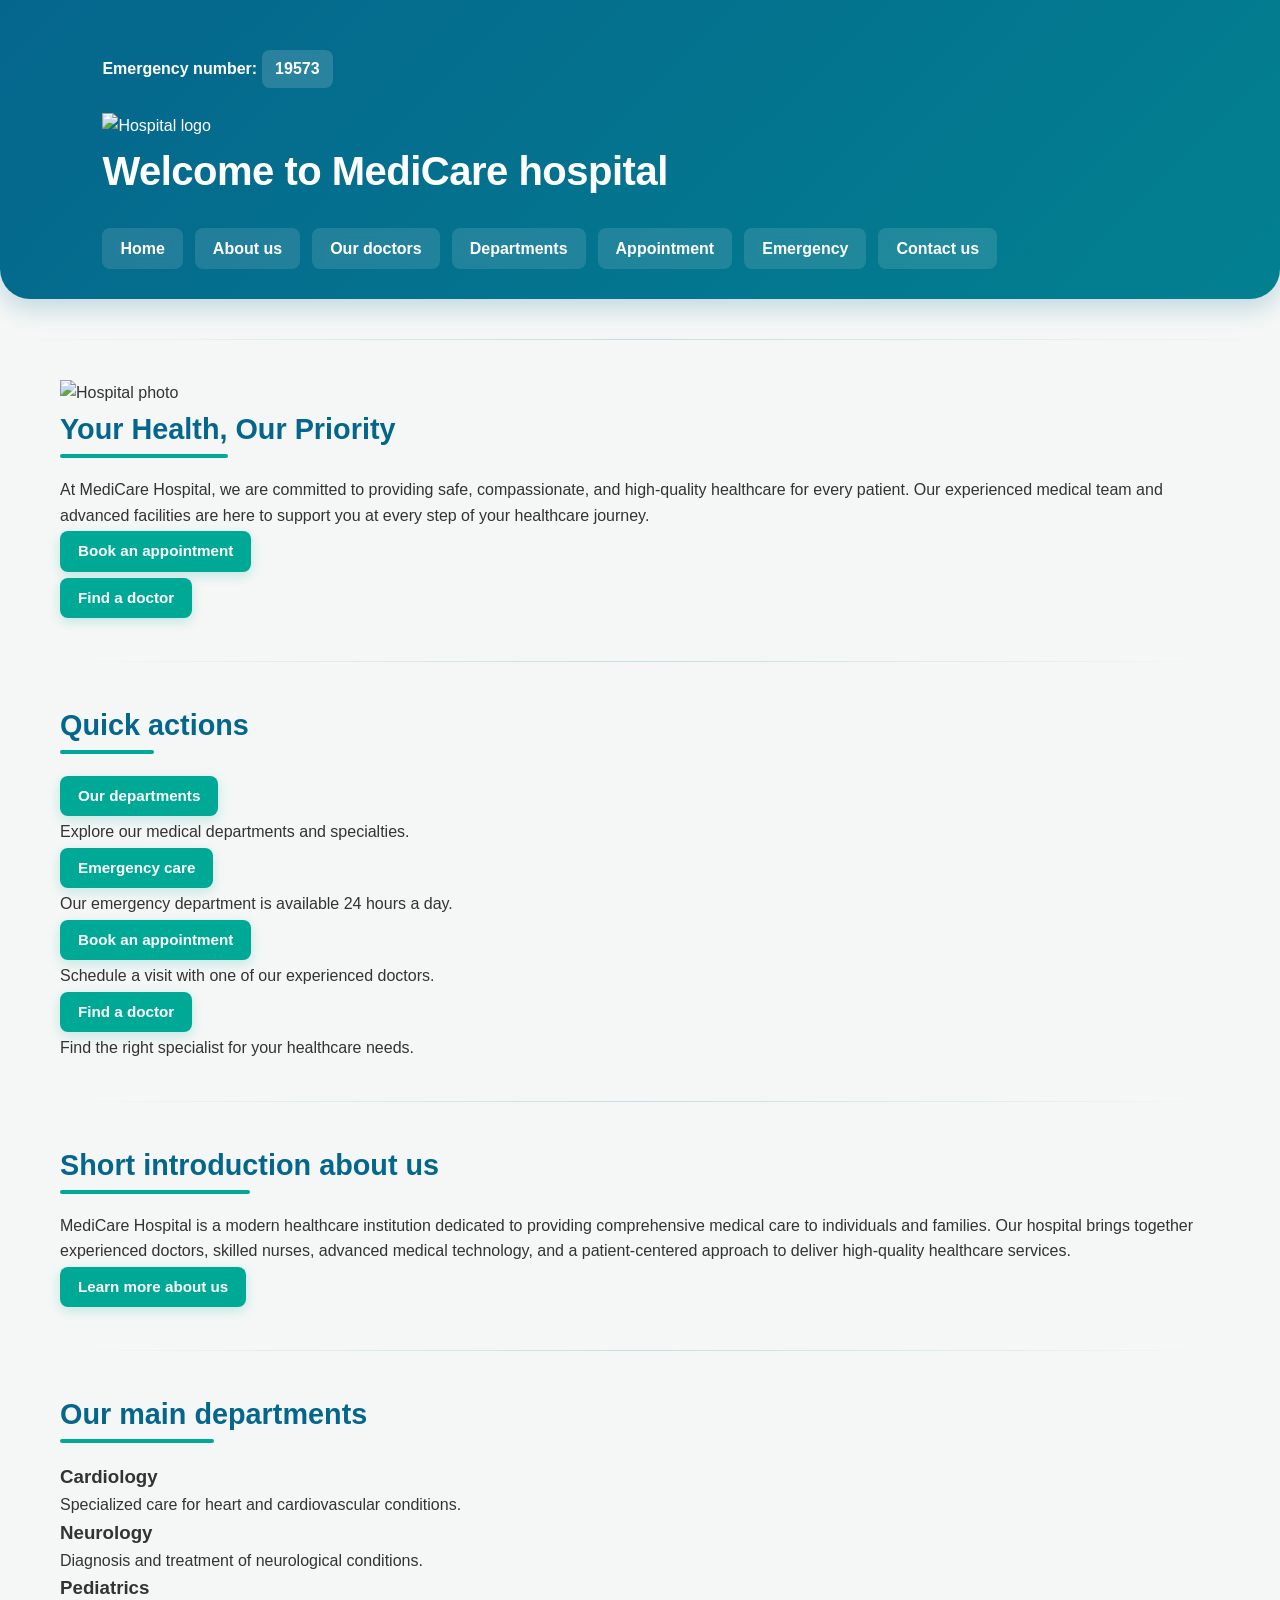
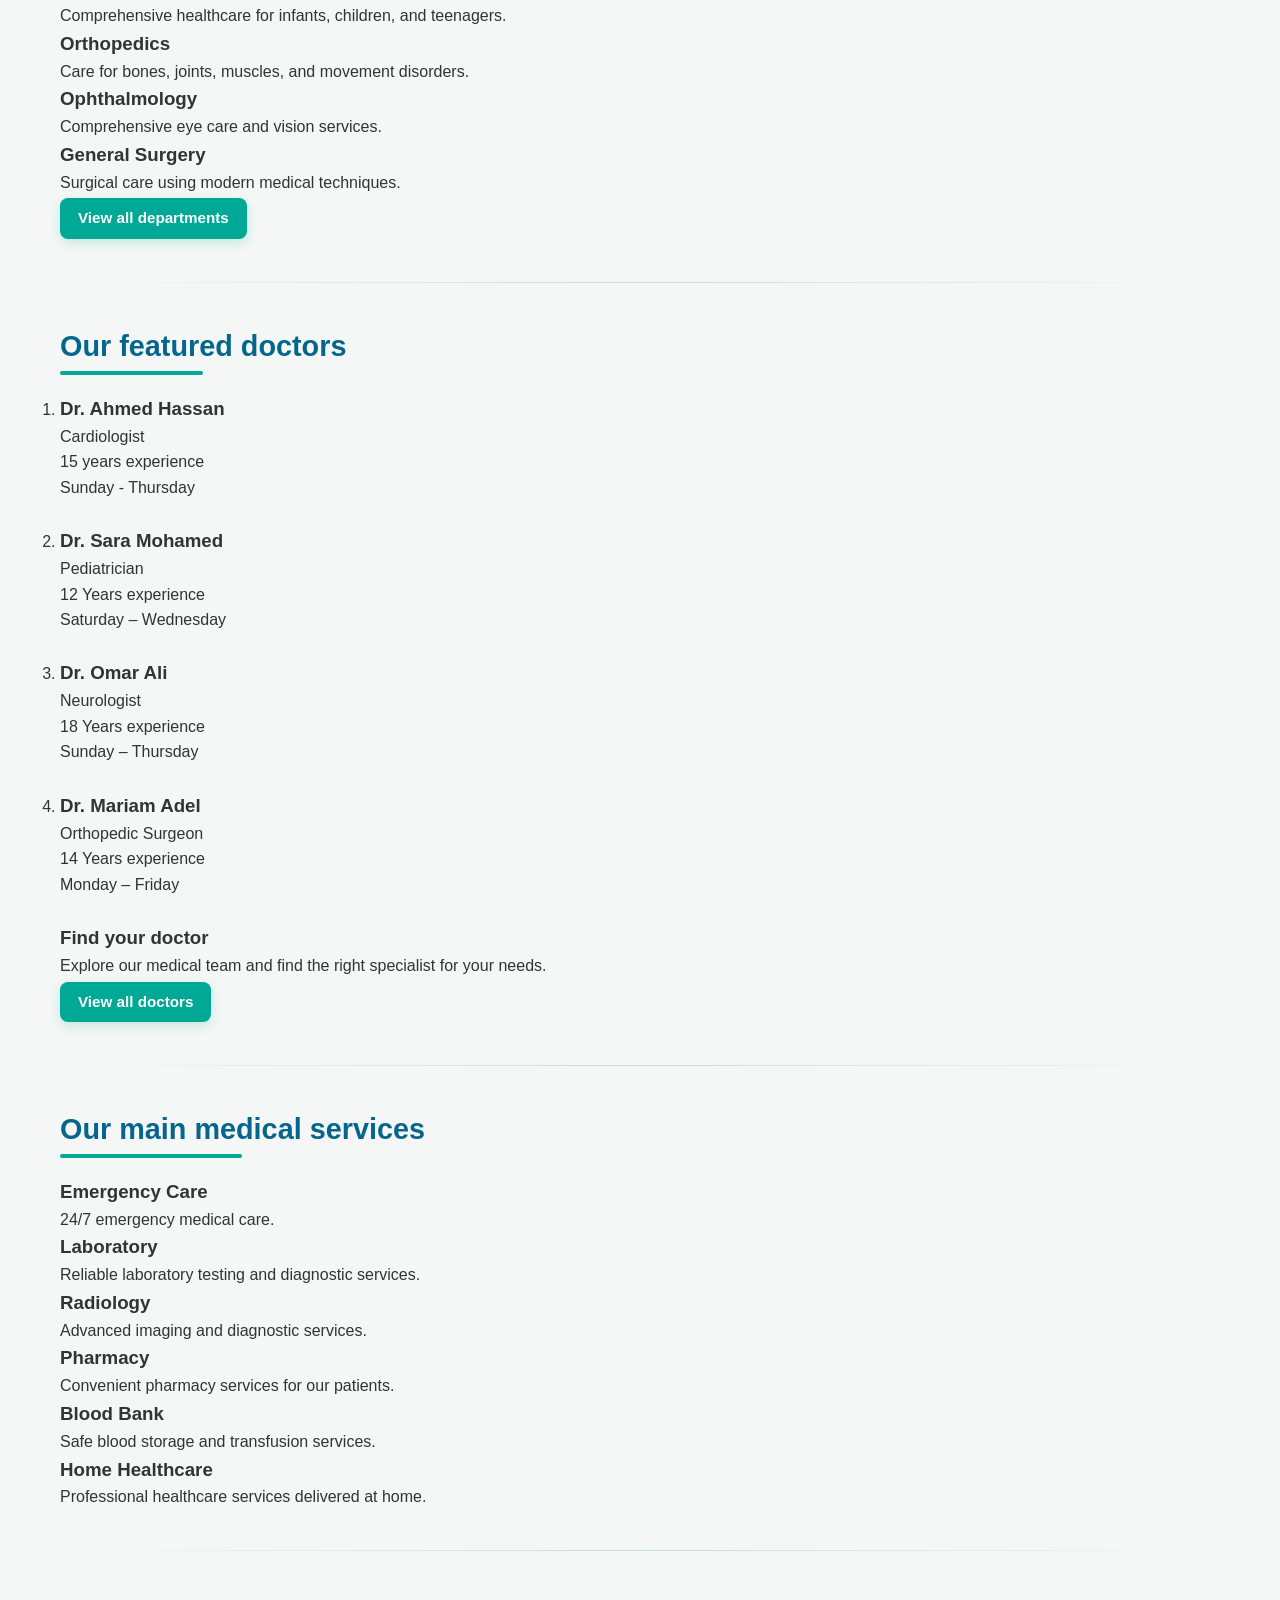
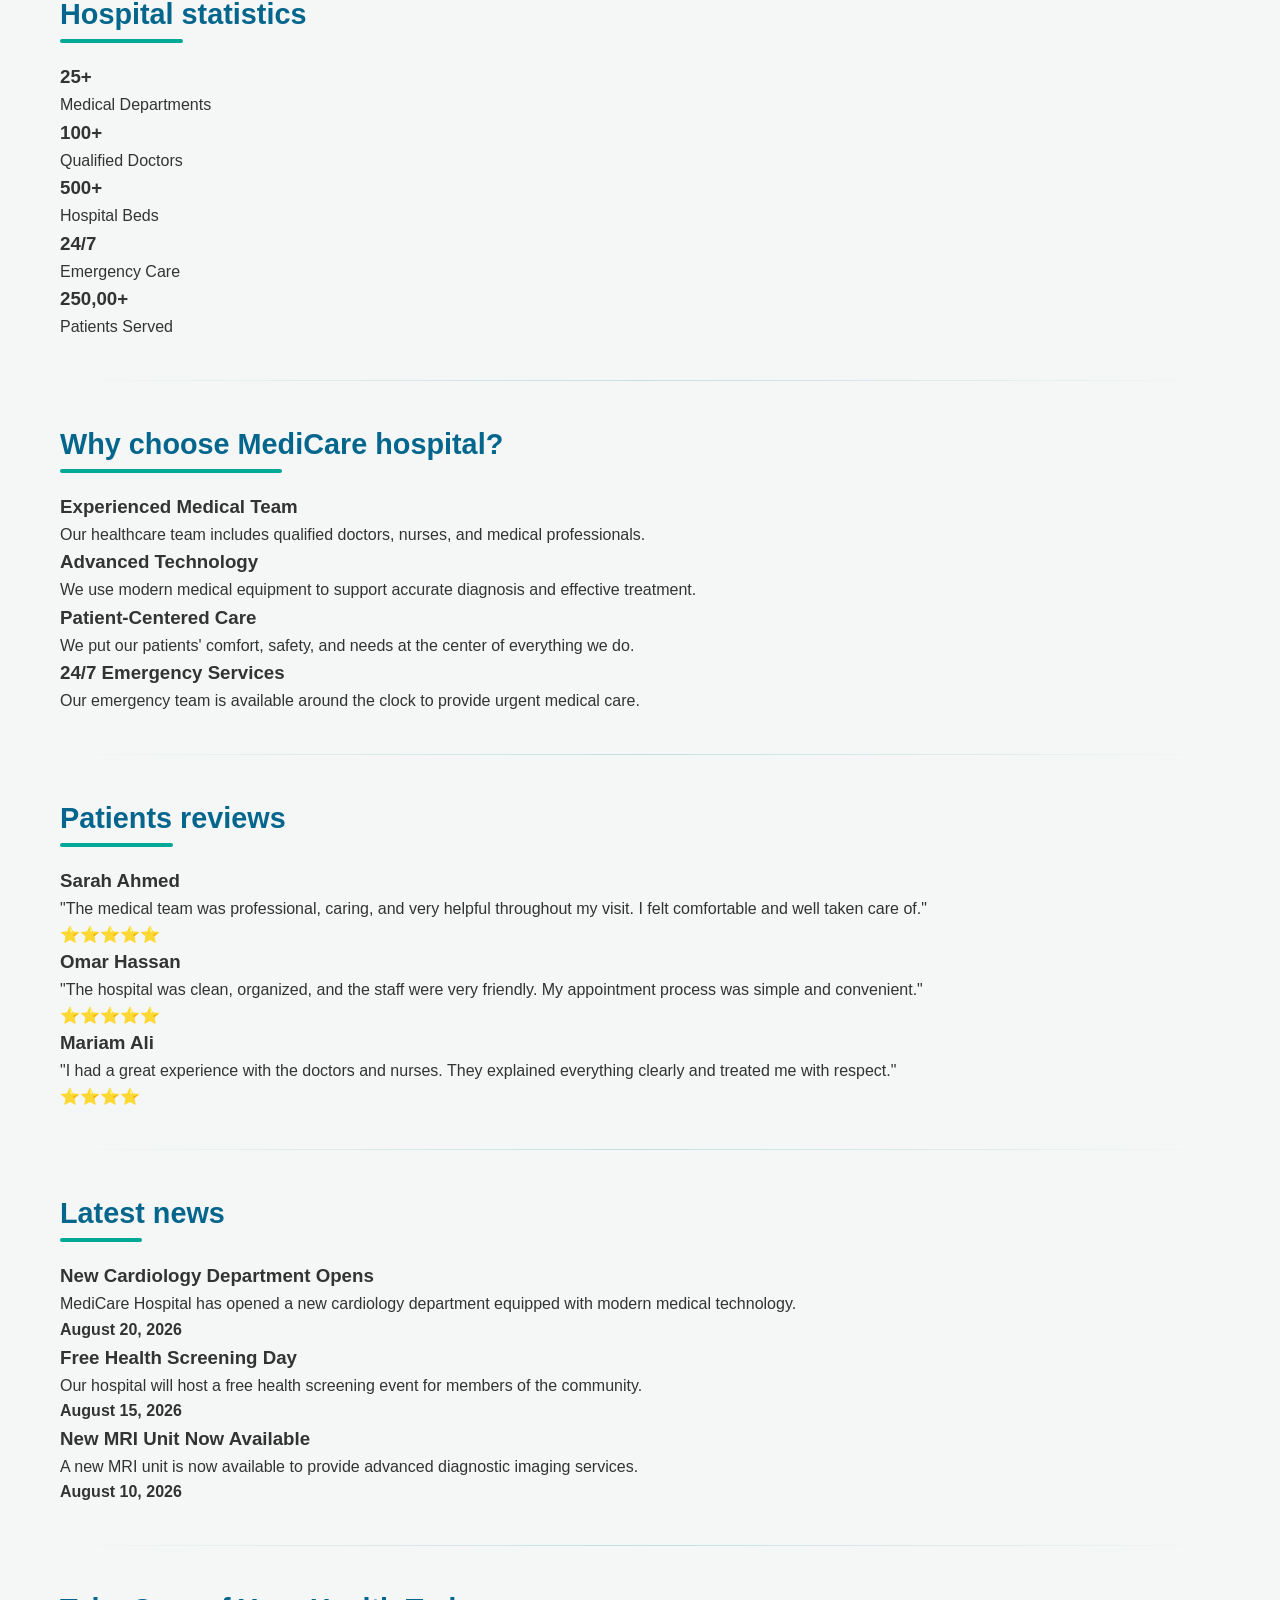
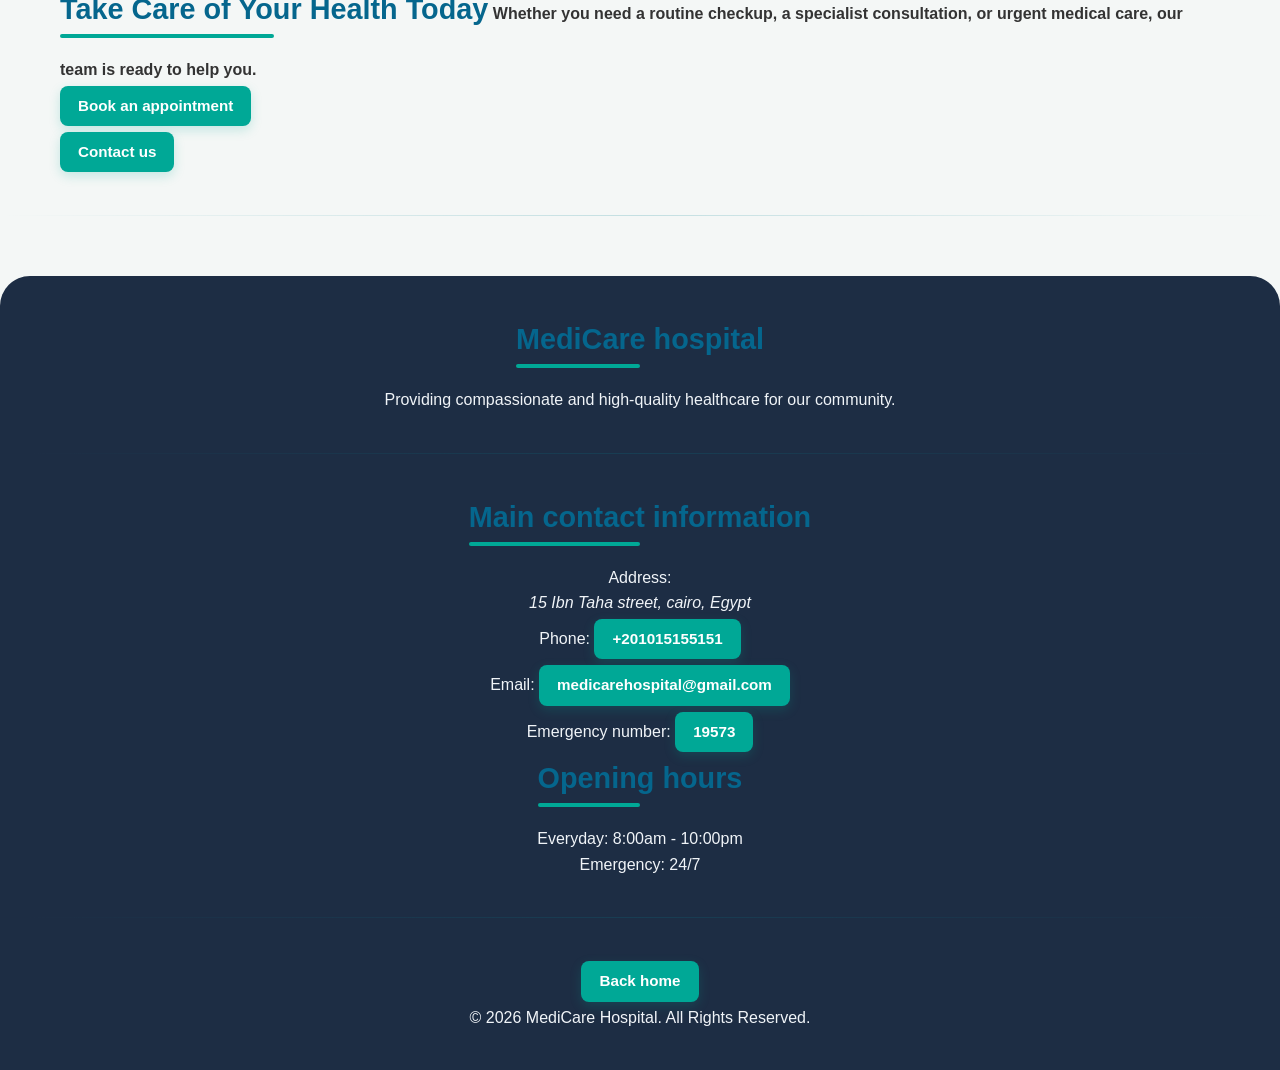
==== index.html @ 6caca46a "Add files via upload" ====
<!DOCTYPE html>
<html lang="en">
    <head>
        <meta charset="UTF-8">
        <meta name="description" content="Welcome to MediCare hospital enter to see more">
        <meta name="viewport" content="width=device-width, initial-scale=1.0">
        <title>MediCare hospital</title>
        <link rel="icon" href="img/logo-hospital.png">
        <link rel="stylesheet" href="main.css">
    </head>
    <body>
        <header class="index-header">
        <strong>Emergency number:</strong><a href="tel:19573">19573</a>
        
        <br><br>
        <figure>
            <img src="img/logo-hospital.png" alt="Hospital logo" loading="lazy" width="140">
            <figcaption><h1>Welcome to MediCare hospital</h1></figcaption>
        </figure>
        <nav>
            <ul>
                <li>
                    <a href="/">Home</a>
                </li>
                <li>
                    <a href="about.html">About us</a>
                </li>
                <li>
                    <a href="doctors.html">Our doctors</a>
                </li>
                <li>
                    <a href="departments.html">Departments</a>
                </li>
                <li>
                    <a href="appointments.html">Appointment</a>
                </li>
                <li>
                    <a href="emergency.html">Emergency</a>
                </li>
                <li>
                    <a href="#main-contact">Contact us</a>
                </li>
            </ul>
        </nav>
        </header>
        <hr>
        <main class="index-main">
            <section id="hero">
                <figure>
                    <img src="img/hospital-1.jpg" alt="Hospital photo" loading="lazy" width="250">
                    <figcaption><h2>Your Health, Our Priority</h2></figcaption>
                </figure>
                <p>At MediCare Hospital, we are committed to providing safe, compassionate, and high-quality healthcare for every patient. Our experienced medical team and advanced facilities are here to support you at every step of your healthcare journey.</p>
                <ul>
                    <li>
                        <a href="appointments.html">Book an appointment</a>
                    </li>
                    <li>
                        <a href="doctors.html">Find a doctor</a>
                    </li>
                </ul>
            </section>
            <hr>
            <section id="quick-actions">
                <h2>Quick actions</h2>
                <ul>
                    <li>
                        <div class="quick-action-art">
                            <a href="departments.html">Our departments</a>
                            <p>
                                Explore our medical departments and specialties.
                            </p>
                        </div>
                    </li>
                    <li>
                        <div class="quick-action-art">
                            <a href="emergency.html">Emergency care</a>
                            <p>
                                Our emergency department is available 24 hours a day.
                            </p>
                        </div>
                    </li>
                    <li>
                        <div class="quick-action-art">
                            <a href="appointments.html">Book an appointment</a>
                            <p>
                                Schedule a visit with one of our experienced doctors.
                            </p>
                        </div>
                    </li>
                    <li>
                        <div class="quick-action-art">
                            <a href="doctors.html">Find a doctor</a>
                            <p>
                                Find the right specialist for your healthcare needs.
                            </p>
                        </div>
                    </li>
                </ul>
            </section>
            <hr>
            <section id="introduction">
                <h2>Short introduction about us</h2>
                <p>MediCare Hospital is a modern healthcare institution dedicated to providing comprehensive medical care to individuals and families. Our hospital brings together experienced doctors, skilled nurses, advanced medical technology, and a patient-centered approach to deliver high-quality healthcare services.</p>
                <a href="about.html">Learn more about us</a>
            </section>
            <hr>
            <section id="main-departments">
                <h2>Our main departments</h2>
                <ul>
                    <li>
                        <div class="department-card">
                                <h3>Cardiology</h3>
                            <p>Specialized care for heart and cardiovascular conditions.</p>
                        </div>
                    </li>
                    <li>
                        <div class="department-card">
                            <h3>Neurology</h3>
                            <p>Diagnosis and treatment of neurological conditions.</p>
                        </div>
                    </li>
                    <li>
                        <div class="department-card">
                            <h3>Pediatrics</h3>
                            <p>Comprehensive healthcare for infants, children, and teenagers.</p>
                        </div>
                    </li>
                    <li>
                        <div class="department-card">
                            <h3>Orthopedics</h3>
                            <p>Care for bones, joints, muscles, and movement disorders.</p>
                        </div>
                    </li>
                    <li>
                        <div class="department-card">
                            <h3>Ophthalmology</h3>
                            <p>Comprehensive eye care and vision services.</p>
                        </div>
                    </li>
                    <li>
                        <div class="department-card">
                            <h3>General Surgery</h3>
                            <p>Surgical care using modern medical techniques.</p>
                        </div>
                    </li>
                </ul>
                <a href="departments.html">View all departments</a>
            </section>
            <hr>
            <section id="featured-doctors">
                <h2>Our featured doctors</h2>
                <ol>
                    <li>
                        <div class="main-doctors-card">
                            <h3>Dr. Ahmed Hassan</h3>
                            
                                <ul>
                                    <li>
                                        Cardiologist
                                    </li>
                                    <li>
                                        15 years experience
                                    </li>
                                    <li>
                                        Sunday - Thursday
                                    </li>
                                </ul>
                            <br>
                        </div>
                    </li>
                    <li>
                        <div class="main-doctors-card">
                            <h3>Dr. Sara Mohamed</h3>
                            
                                <ul>
                                    <li>
                                        Pediatrician
                                    </li>
                                    <li>
                                        12 Years experience
                                    </li>
                                    <li>
                                        Saturday – Wednesday
                                    </li>
                                </ul>
                            <br>
                        </div>
                    </li>
                    <li>
                        <div class="main-doctors-card">
                            <h3>Dr. Omar Ali</h3>
                            
                                <ul>
                                    <li>
                                        Neurologist
                                    </li>
                                    <li>
                                        18 Years experience
                                    </li>
                                    <li>
                                        Sunday – Thursday
                                    </li>
                                </ul>
                            <br>
                        </div>
                    </li>
                    <li>
                        <div class="main-doctors-card">
                            <h3>Dr. Mariam Adel</h3>
                            
                                <ul>
                                    <li>
                                        Orthopedic Surgeon
                                    </li>
                                    <li>
                                        14 Years experience
                                    </li>
                                    <li>
                                        Monday – Friday
                                    </li>
                                </ul>
                            <br>
                        </div>
                    </li>
                </ol>
                <div class="find-doctor">
                    <ul>
                        <li>
                            <h3>Find your doctor</h3>
                    
                            Explore our medical team and find the right specialist for your needs.
                            <br>  
                            <a href="doctors.html">View all doctors</a>                  
                        </li>
                    </ul>
                </div>
            </section>
            <hr>
            <section id="main-services">
                <h2>Our main medical services</h2>
                <ul>
                    <li>
                        <div class="main-services-card">
                            <h3>Emergency Care</h3>
                            <p>24/7 emergency medical care.</p>
                        </div>
                    </li>
                    <li>
                        <div class="main-services-card">
                            <h3>Laboratory</h3>
                            <p>Reliable laboratory testing and diagnostic services.</p>
                        </div>
                    </li>
                    <li>
                        <div class="main-services-card">
                            <h3>Radiology</h3>
                            <p>Advanced imaging and diagnostic services.</p>
                        </div>
                    </li>
                    <li>
                        <div class="main-services-card">
                            <h3>Pharmacy</h3>
                            <p>Convenient pharmacy services for our patients.</p>
                        </div>
                    </li>
                    <li>
                        <div class="main-services-card">
                            <h3>Blood Bank</h3>
                            <p>Safe blood storage and transfusion services.</p>
                        </div>
                    </li>
                    <li>
                        <div class="main-services-card">
                            <h3>Home Healthcare</h3>
                            <p>Professional healthcare services delivered at home.</p>
                        </div>
                    </li>
                </ul>
                
            </section>
            <hr>
            <section id="statistics">
                <h2>Hospital statistics</h2>
                <ul>
                    <li>
                        <div class="hospital-statistics-cards">
                            <h3>25+</h3>
                            <p>Medical Departments</p>
                        </div>
                    </li>
                    <li>
                        <div class="hospital-statistics-cards">
                            <h3>100+</h3>
                            <p>Qualified Doctors</p>
                        </div>
                    </li>
                    <li>
                        <div class="hospital-statistics-cards">
                            <h3>500+</h3>
                            <p>Hospital Beds</p>
                        </div>
                    </li>
                    <li>
                        <div class="hospital-statistics-cards">
                            <h3>24/7</h3>
                            <p>Emergency Care</p>
                        </div>
                    </li>
                    <li>
                        <div class="hospital-statistics-cards">
                            <h3>250,00+</h3>
                            <p>Patients Served</p>
                        </div>
                    </li>
                </ul>
            </section>
            <hr>
            <section id="why-us">
                <h2>Why choose MediCare hospital?</h2>
                <ul>
                    <li>
                        <div class="why-us-card">
                            <h3>Experienced Medical Team</h3>
                            <p>Our healthcare team includes qualified doctors, nurses, and medical professionals.</p>
                        </div>
                    </li>
                    <li>
                        <div class="why-us-card">
                            <h3>Advanced Technology</h3>
                            <p>We use modern medical equipment to support accurate diagnosis and effective treatment.</p>
                        </div>
                    </li>
                    <li>
                        <div class="why-us-card">
                            <h3>Patient-Centered Care</h3>
                            <p>We put our patients' comfort, safety, and needs at the center of everything we do.</p>
                        </div>
                    </li>
                    <li>
                        <div class="why-us-card">
                            <h3>24/7 Emergency Services</h3>
                            <p>Our emergency team is available around the clock to provide urgent medical care.</p>
                        </div>
                    </li>
                </ul>
            </section>
            <hr>
            <section id="reviews">
                <h2>Patients reviews</h2>
                <ul>
                    <li>
                        <article class="patient-review-card">
                            <h3>Sarah Ahmed</h3>
                            <p>"The medical team was professional, caring, and very helpful throughout my visit. I felt comfortable and well taken care of."</p>
                            <p>
                                ⭐⭐⭐⭐⭐
                            </p>
                        </article>
                    </li>
                    <li>
                        <article class="patient-review-card">
                            <h3>Omar Hassan</h3>
                            <p>"The hospital was clean, organized, and the staff were very friendly. My appointment process was simple and convenient."</p>
                            <p>
                                ⭐⭐⭐⭐⭐
                            </p>
                        </article>
                    </li>
                    <li>
                        <article class="patient-review-card">
                            <h3>Mariam Ali</h3>
                            <p>"I had a great experience with the doctors and nurses. They explained everything clearly and treated me with respect."</p>
                            <p>
                                ⭐⭐⭐⭐
                            </p>
                        </article>
                    </li>
                </ul>
            </section>
            <hr>
            <section id="latest-news">
                <h2>Latest news</h2>
                <ul>
                    <li>
                        <div class="latest-news-card">
                            <h3>
                                New Cardiology Department Opens
                            </h3>
                            <p>
                                MediCare Hospital has opened a new cardiology department equipped with modern medical technology.
                            </p>
                            <P>
                                <strong>
                                    August 20, 2026
                                </strong>
                            </P>
                        </div>
                    </li>
                    <li>
                        <div class="latest-news-card">
                            <h3>
                                Free Health Screening Day
                            </h3>
                            <p>
                                Our hospital will host a free health screening event for members of the community.
                            </p>
                            <p>
                                <strong>
                                    August 15, 2026
                                </strong>
                            </p>
                        </div>
                    </li>
                    <li>
                        <div class="latest-news-card">
                            <h3>
                                New MRI Unit Now Available
                            </h3>
                            <p>
                                A new MRI unit is now available to provide advanced diagnostic imaging services.
                            </p>
                            <p>
                                <strong>
                                    August 10, 2026
                                </strong>
                            </p>
                        </div>
                    </li>
                </ul>
            </section>
            <hr>
            <section id="call-to-action">
                <h2>Take Care of Your Health Today</h2>
                <strong>Whether you need a routine checkup, a specialist consultation, or urgent medical care, our team is ready to help you.</strong>
                <ul>
                    <li>
                        <a href="appointments.html">Book an appointment</a>
                    </li>
                    <li>
                        <a href="#main-contact">Contact us</a>
                    </li>
                </ul>   
            </section>
        </main>
        <hr>
        <footer class="index-footer">
            <section id="final-paragraph">
                <div class="final-paragraph-card">
                    <h2>MediCare hospital</h2>
                    <p>
                        Providing compassionate and high-quality healthcare for our community.
                    </p>
                </div>   
            </section>
            <hr>
            <section id="main-contact">
                    <h2>Main contact information</h2>
                    <div class="main-contact-card">
                        <ul>
                            <li>
                                Address: <address>15 Ibn Taha street, cairo, Egypt</address>
                            </li>
                            <li>
                                Phone: <a href="tel:+201015155151">+201015155151</a>
                            </li>
                            <li>
                                Email: <a href="mailto:medicarehospital@gmail.com">medicarehospital@gmail.com</a>
                            </li>
                            <li>
                                Emergency number: <a href="tel:19573">19573</a>
                            </li>
                        </ul>
                    </div>
            </section>
            <section id="opening-hours">
                <h2>Opening hours</h2>
                <ul>
                    <li>
                        Everyday: <time datetime="08:00">8:00am</time> - <time datetime="22:00">10:00pm</time>
                    </li>
                    <li>
                        Emergency: 24/7
                    </li>
                </ul>
            </section>
            <hr>
            <section id="ending">
                <h3><a href="#">Back home</a></h3>
                <p>&copy; 2026 MediCare Hospital. All Rights Reserved.</p>
            </section>
        </footer>
    </body>
 </html>
---- main.css ----
@import url('https://fonts.googleapis.com/css2?family=Poppins:wght@300;400;600;700&display=swap');

.index-header a[href^="tel:"] {
    display: inline-block;
    padding: 6px 13px;
    background-color: rgba(255, 255, 255, 0.15);
    color: #ffffff;
    text-decoration: none;
    border-radius: 8px;
    font-weight: bold;
    font-size: 16px;
    margin-left: 5px;
    transition: all 0.2s ease-in-out; 
}

.index-header a[href^="tel:"]:hover {
    background-color: #ffffff;
    color: #12879a;
    transform: translateY(-4px);
}

html {
    scroll-behavior: smooth;
}

:root {
    --primary-gradient: linear-gradient(135deg, #05668d 0%, #028090 100%);
    --accent-color: #00a896;
    --accent-hover: #02c39a;
    --bg-light: #f4f7f6;
    --text-dark: #2b2d42;
    --text-muted: #6c757d;
    --card-bg: rgba(255, 255, 255, 0.95);
    --shadow-soft: 0 10px 30px rgba(0, 0, 0, 0.08);
    --shadow-hover: 0 18px 40px rgba(2, 128, 144, 0.18);
    --radius-lg: 16px;
    --radius-sm: 8px;
    --transition-fast: all 0.3s cubic-bezier(0.25, 0.8, 0.25, 1);
}

* {
    margin: 0;
    padding: 0;
    box-sizing: border-box;
}

body {
    font-family: 'Poppins', 'Segoe UI', sans-serif;
    line-height: 1.7;
    color: var(--text-dark);
    background: #f0f4f8;
    overflow-x: hidden;
}


@keyframes fadeInUp {
    from {
        opacity: 0;
        transform: translateY(30px);
    }
    to {
        opacity: 1;
        transform: translateY(0);
    }
}

@keyframes pulseGlow {
    0% { box-shadow: 0 0 0 0 rgba(0, 168, 150, 0.4); }
    70% { box-shadow: 0 0 0 12px rgba(0, 168, 150, 0); }
    100% { box-shadow: 0 0 0 0 rgba(0, 168, 150, 0); }
}

a {
    text-decoration: none;
    color: inherit;
}

ul {
    list-style: none;
}

hr {
    border: 0;
    height: 1px;
    background: linear-gradient(90deg, transparent, rgba(2, 128, 144, 0.2), transparent);
    margin: 40px 0;
}

header {
    background: var(--primary-gradient);
    color: #ffffff;
    padding: 50px 8% 30px;
    border-radius: 0 0 30px 30px;
    box-shadow: 0 10px 25px rgba(5, 102, 141, 0.2);
    position: relative;
    animation: fadeInUp 0.8s ease-out;
}

header h1 {
    font-size: 2.5rem;
    font-weight: 700;
    letter-spacing: -0.5px;
    margin-bottom: 10px;
}

header p {
    font-size: 1.05rem;
    color: #e0f2f1;
    max-width: 750px;
}

header nav {
    margin-top: 25px;
}

header nav ul {
    display: flex;
    flex-wrap: wrap;
    gap: 12px;
}

header nav a {
    color: #ffffff;
    font-weight: 600;
    padding: 8px 18px;
    border-radius: var(--radius-sm);
    background: rgba(255, 255, 255, 0.12);
    backdrop-filter: blur(5px);
    transition: var(--transition-fast);
    display: inline-block;
}

header nav a:hover {
    background: #ffffff;
    color: var(--accent-color);
    transform: translateY(-3px);
    box-shadow: 0 8px 20px rgba(0, 0, 0, 0.15);
}

main {
    max-width: 1200px;
    margin: 40px auto;
    padding: 0 20px;
    animation: fadeInUp 1s ease-out;
}

section h2 {
    color: #05668d;
    font-size: 1.8rem;
    font-weight: 700;
    margin-bottom: 25px;
    position: relative;
    display: inline-block;
}

section h2::after {
    content: '';
    position: absolute;
    bottom: -6px;
    left: 0;
    width: 50%;
    height: 4px;
    background: var(--accent-color);
    border-radius: 2px;
    transition: var(--transition-fast);
}

section:hover h2::after {
    width: 100%;
}

.services-grid, 
.news-grid, 
.values-grid {
    display: grid;
    grid-template-columns: repeat(auto-fit, minmax(280px, 1fr));
    gap: 30px;
}

.card, 
.our-values-card,
.our-history-card,
.Certifications-card {
    background: var(--card-bg);
    border-radius: var(--radius-lg);
    padding: 28px;
    border: 1px solid rgba(255, 255, 255, 0.8);
    box-shadow: var(--shadow-soft);
    transition: var(--transition-fast);
    position: relative;
    overflow: hidden;
}

.card::before, 
.our-values-card::before,
.our-history-card::before,
.Certifications-card::before {
    content: '';
    position: absolute;
    top: 0;
    left: 0;
    width: 100%;
    height: 4px;
    background: var(--primary-gradient);
    opacity: 0;
    transition: var(--transition-fast);
}

.card:hover, 
.our-values-card:hover,
.our-history-card:hover,
.Certifications-card:hover {
    transform: translateY(-8px) scale(1.01);
    box-shadow: var(--shadow-hover);
}

.card:hover::before, 
.our-values-card:hover::before,
.our-history-card:hover::before,
.Certifications-card:hover::before {
    opacity: 1;
}

.card h3, 
.our-values-card h3,
.our-history-card h3,
.Certifications-card h3 {
    color: #05668d;
    font-size: 1.35rem;
    font-weight: 600;
    margin-bottom: 12px;
}

.card p, 
.our-values-card p,
.our-history-card p,
.Certifications-card p {
    color: var(--text-muted);
    font-size: 0.95rem;
}

.about-main section ul {
    display: flex;
    flex-direction: column;
    gap: 15px;
}

.about-main #about-us li,
.about-main #mission li,
.about-main #our-vision li {
    background: #ffffff;
    padding: 18px 24px;
    border-radius: var(--radius-sm);
    box-shadow: 0 4px 12px rgba(0,0,0,0.03);
    border-left: 4px solid var(--accent-color);
    transition: var(--transition-fast);
}

.about-main #about-us li:hover,
.about-main #mission li:hover,
.about-main #our-vision li:hover {
    transform: translateX(8px);
    box-shadow: 0 6px 16px rgba(0,0,0,0.06);
}

main a,
footer a,
.about-footer a {
    display: inline-block;
    padding: 8px 18px;
    margin: 3px 0;
    background: var(--accent-color);
    color: #ffffff !important;
    font-weight: 600;
    font-size: 0.95rem;
    border-radius: var(--radius-sm);
    box-shadow: 0 4px 12px rgba(0, 168, 150, 0.2);
    transition: var(--transition-fast);
    text-decoration: none !important;
}

main a:hover,
footer a:hover,
.about-footer a:hover {
    background: var(--accent-hover);
    color: #ffffff !important;
    transform: translateY(-3px);
    box-shadow: 0 8px 20px rgba(2, 195, 154, 0.35);
}

footer #ending1 h3 a {
    background: var(--primary-gradient);
    font-size: 1.05rem;
    padding: 10px 24px;
    margin-bottom: 12px;
}

footer #ending1 h3 a:hover {
    background: var(--accent-hover);
}

footer,
.about-footer {
    background: #1d2d44;
    color: #f0f4f8;
    text-align: center;
    padding: 40px 20px;
    margin-top: 60px;
    border-radius: 30px 30px 0 0;
}

.about-footer section {
    margin-bottom: 25px;
}

.about-footer ul {
    display: flex;
    flex-direction: column;
    gap: 10px;
    align-items: center;
}

@media (max-width: 768px) {
    header {
        padding: 30px 5% 20px;
    }
    
    header h1 {
        font-size: 1.8rem;
    }

    header nav ul {
        gap: 8px;
    }

    header nav a {
        width: 100%;
        text-align: center;
    }

    main a,
    footer a,
    .about-footer a {
        display: inline-block;
        width: auto;
    }
}

#doctors-cards ol {
    display: grid;
    grid-template-columns: repeat(auto-fit, minmax(280px, 1fr));
    gap: 30px;
    list-style: none; 
    padding: 0;
    margin: 0;
}

.doctors-card-one {
    background: var(--card-bg);
    border-radius: var(--radius-lg);
    padding: 28px;
    border: 1px solid rgba(255, 255, 255, 0.8);
    box-shadow: var(--shadow-soft);
    transition: var(--transition-fast);
    position: relative;
    overflow: hidden;
    height: 100%;
    display: flex;
    flex-direction: column;
}

.doctors-card-one::before {
    content: '';
    position: absolute;
    top: 0;
    left: 0;
    width: 100%;
    height: 4px;
    background: var(--primary-gradient);
    opacity: 0;
    transition: var(--transition-fast);
}

.doctors-card-one:hover {
    transform: translateY(-8px) scale(1.01);
    box-shadow: var(--shadow-hover);
}

.doctors-card-one:hover::before {
    opacity: 1;
}

.doctors-card-one h3 {
    color: #05668d;
    font-size: 1.35rem;
    font-weight: 600;
    margin-bottom: 15px;
}

.doctors-card-one h4 {
    color: var(--text-dark);
    font-size: 1.05rem;
    margin-top: 20px;
    margin-bottom: 5px;
}

.doctors-card-one p {
    color: var(--text-muted);
    font-size: 0.95rem;
}

.doctors-card-one ul {
    list-style: none;
    padding: 0;
    margin: 0;
    display: flex;
    flex-direction: column;
    gap: 8px;
}

.doctors-card-one ul li {
    color: var(--text-muted);
    font-size: 0.95rem;
    background: none;
    padding: 0;
    border: none;
    box-shadow: none;
    transform: none;
}

.doctors-card-one ul li:hover {
    transform: none;
    box-shadow: none;
}

.doctors-header {
    background: var(--primary-gradient);
    color: #ffffff;
    padding: 50px 8% 30px;
    border-radius: 0 0 30px 30px;
    box-shadow: 0 10px 25px rgba(5, 102, 141, 0.2);
    position: relative;
    animation: fadeInUp 0.8s ease-out;
    text-align: center;
}

.doctors-header h1 {
    font-size: 2.5rem;
    font-weight: 700;
    margin-bottom: 10px;
}

.doctors-header ul {
    list-style: none;
    padding: 0;
}

.doctors-header ul li {
    font-size: 1.05rem;
    color: #e0f2f1;
    max-width: 750px;
    margin: 0 auto;
}

.doctors-footer {
    background: #1d2d44;
    color: #f0f4f8;
    text-align: center;
    padding: 40px 20px;
    margin-top: 60px;
    border-radius: 30px 30px 0 0;
}

.doctors-footer ul {
    display: flex;
    flex-direction: column;
    gap: 10px;
    align-items: center;
    padding: 0;
}

#explore-deprtments ol {
    display: grid;
    grid-template-columns: repeat(auto-fit, minmax(300px, 1fr));
    gap: 25px;
    list-style-type: none;
    padding: 0;
    margin: 30px 0;
}

.departments-cards {
    background-color: #ffffff;
    border: 1px solid #e0e0e0;
    border-radius: 12px;
    padding: 25px;
    box-shadow: 0 4px 8px rgba(0, 0, 0, 0.05);
    transition: transform 0.3s ease, box-shadow 0.3s ease;
    height: 100%;
    display: flex;
    flex-direction: column;
}

.departments-cards:hover {
    transform: translateY(-8px);
    box-shadow: 0 12px 20px rgba(0, 0, 0, 0.1);
}

.departments-cards h3 {
    color: #2c3e50;
    margin-top: 0;
    border-bottom: 2px solid #3498db; 
    padding-bottom: 10px;
    margin-bottom: 15px;
    font-size: 1.5rem;
}

.departments-cards p {
    color: #555;
    line-height: 1.6;
    flex-grow: 1; 
}

.departments-cards h4 {
    color: #2c3e50;
    margin-bottom: 10px;
    font-size: 1.1rem;
}

.departments-cards ul {
    list-style-type: square;
    padding-left: 20px;
    margin-bottom: 25px;
    color: #444;
}

.departments-cards ul li {
    margin-bottom: 8px;
    line-height: 1.4;
}

.departments-cards strong {
    display: block;
    background-color: #f8f9fa;
    padding: 12px;
    border-radius: 6px;
    text-align: center;
    color: #27ae60; 
    margin-top: auto; 
    font-size: 0.95rem;
    border: 1px dashed #27ae60;
}






/* =========================================
   Global Reset & Basic Setup
   ========================================= */
* {
    box-sizing: border-box;
    margin: 0;
    padding: 0;
}

body {
    font-family: 'Segoe UI', Tahoma, Geneva, Verdana, sans-serif;
    line-height: 1.6;
    background-color: #f4f7f6;
    color: #333;
}

a {
    text-decoration: none;
    color: inherit;
}

/* =========================================
   Header Styling
   ========================================= */
.appointment-header {
    background-color: #0056b3;
    color: #fff;
    padding: 40px 20px;
    text-align: center;
}

.appointment-header h1 {
    font-size: 2.5rem;
    margin-bottom: 10px;
}

.appointment-header p {
    font-size: 1.1rem;
    max-width: 600px;
    margin: 0 auto;
    opacity: 0.9;
}

/* =========================================
   Main Content & Fieldset Styling
   ========================================= */
.appointment-main {
    max-width: 800px;
    margin: 40px auto;
    padding: 0 20px;
}

#appointment-information fieldset {
    background: #fff;
    border: none;
    border-radius: 10px;
    padding: 35px;
    box-shadow: 0 4px 15px rgba(0, 0, 0, 0.08);
}

#appointment-information legend h2 {
    color: #0056b3;
    margin-bottom: 25px;
    text-align: center;
    width: 100%;
    font-size: 1.8rem;
}

.appointment-main p {
    margin-bottom: 15px;
}

/* Labels */
.appointment-main label {
    display: inline-block;
    font-weight: 600;
    margin-bottom: 5px;
    color: #444;
}

/* General Inputs */
input[type="text"],
input[type="date"],
input[type="tel"],
input[type="email"] {
    width: 100%;
    padding: 12px;
    border: 1px solid #ccc;
    border-radius: 6px;
    font-size: 1rem;
    transition: border-color 0.3s ease, box-shadow 0.3s ease;
}

input[type="text"]:focus,
input[type="date"]:focus,
input[type="tel"]:focus,
input[type="email"]:focus {
    border-color: #0056b3;
    outline: none;
    box-shadow: 0 0 5px rgba(0, 86, 179, 0.2);
}

/* Radio Buttons Styling */
input[type="radio"] {
    margin-left: 8px;
    transform: scale(1.1);
    cursor: pointer;
}

/* Buttons */
button {
    padding: 12px 25px;
    font-size: 1.1rem;
    border: none;
    border-radius: 6px;
    cursor: pointer;
    font-weight: bold;
    transition: background-color 0.3s ease, transform 0.1s ease;
    margin-right: 10px;
    margin-top: 10px;
}

button[type="submit"] {
    background-color: #28a745;
    color: #fff;
}

button[type="submit"]:hover {
    background-color: #218838;
}

button[type="reset"] {
    background-color: #dc3545;
    color: #fff;
}

button[type="reset"]:hover {
    background-color: #c82333;
}

button:active {
    transform: scale(0.98);
}

/* Confirmation Message (Just below the form) */
#book-confirmation {
    text-align: center;
    margin-top: 30px;
    padding: 20px;
    background-color: #e2f0e6;
    color: #155724;
    border-radius: 8px;
    border: 1px solid #c3e6cb;
}

#book-confirmation h3 {
    margin-bottom: 8px;
    font-size: 1.3rem;
}

#book-confirmation h4 {
    font-size: 1rem;
    font-weight: normal;
    opacity: 0.9;
}

.emergency-main {
    max-width: 900px;
    margin: 40px auto;
    padding: 0 20px;
    font-family: 'Segoe UI', Tahoma, Geneva, Verdana, sans-serif;
    color: #333;
    line-height: 1.7;
}

.emergency-main hr {
    display: none; 
}

/* مسافات بين الأقسام */
.emergency-main section {
    margin-bottom: 50px;
}

.emergency-main h2 {
    color: #005b7f;
    position: relative;
    display: inline-block; 
    padding-bottom: 8px;
    margin-bottom: 25px;
    font-size: 1.8rem;
}

.emergency-main h2::after {
    content: "";
    position: absolute;
    left: 0;
    bottom: 0;
    height: 4px;
    width: 60px;
    background-color: #00a896;
    transition: width 0.3s ease-in-out; 
}

.emergency-main h2:hover::after {
    width: 100%;
}

.emergency-main h3 {
    color: #005b7f;
    margin-bottom: 15px;
    font-size: 1.3rem;
}

.emergency-main section > p,
.emergency-main section > ul,
.emergency-main section > ol {
    background-color: #fff;
    padding: 20px 25px;
    border-radius: 6px;
    border-left: 4px solid #00a896;
    box-shadow: 0 2px 8px rgba(0, 0, 0, 0.05); 
    margin-bottom: 15px;
    transition: transform 0.3s ease, box-shadow 0.3s ease;
}

.emergency-main section > p:hover,
.emergency-main section > ul:hover,
.emergency-main section > ol:hover {
    transform: scale(1.02); 
    box-shadow: 0 8px 16px rgba(0, 0, 0, 0.1); 

.emergency-main section > ul,
.emergency-main section > ol {
    padding-left: 50px; 
}

.emergency-main li {
    margin-bottom: 10px;
}

.emergency-main ol li strong {
    font-size: 1.1rem;
    color: #005b7f;
    display: block;
    margin-bottom: 5px;
}

.emergency-main ol li p {
    background: transparent;
    padding: 0;
    border: none;
    box-shadow: none;
    margin-bottom: 0;
    transform: none;
}

.emergency-main ol li p:hover {
    transform: none;
    box-shadow: none;
}

.emergency-main a {
    color: #00a896;
    font-weight: bold;
    text-decoration: none;
}

.emergency-main a:hover {
    color: #005b7f;
    text-decoration: underline;
}
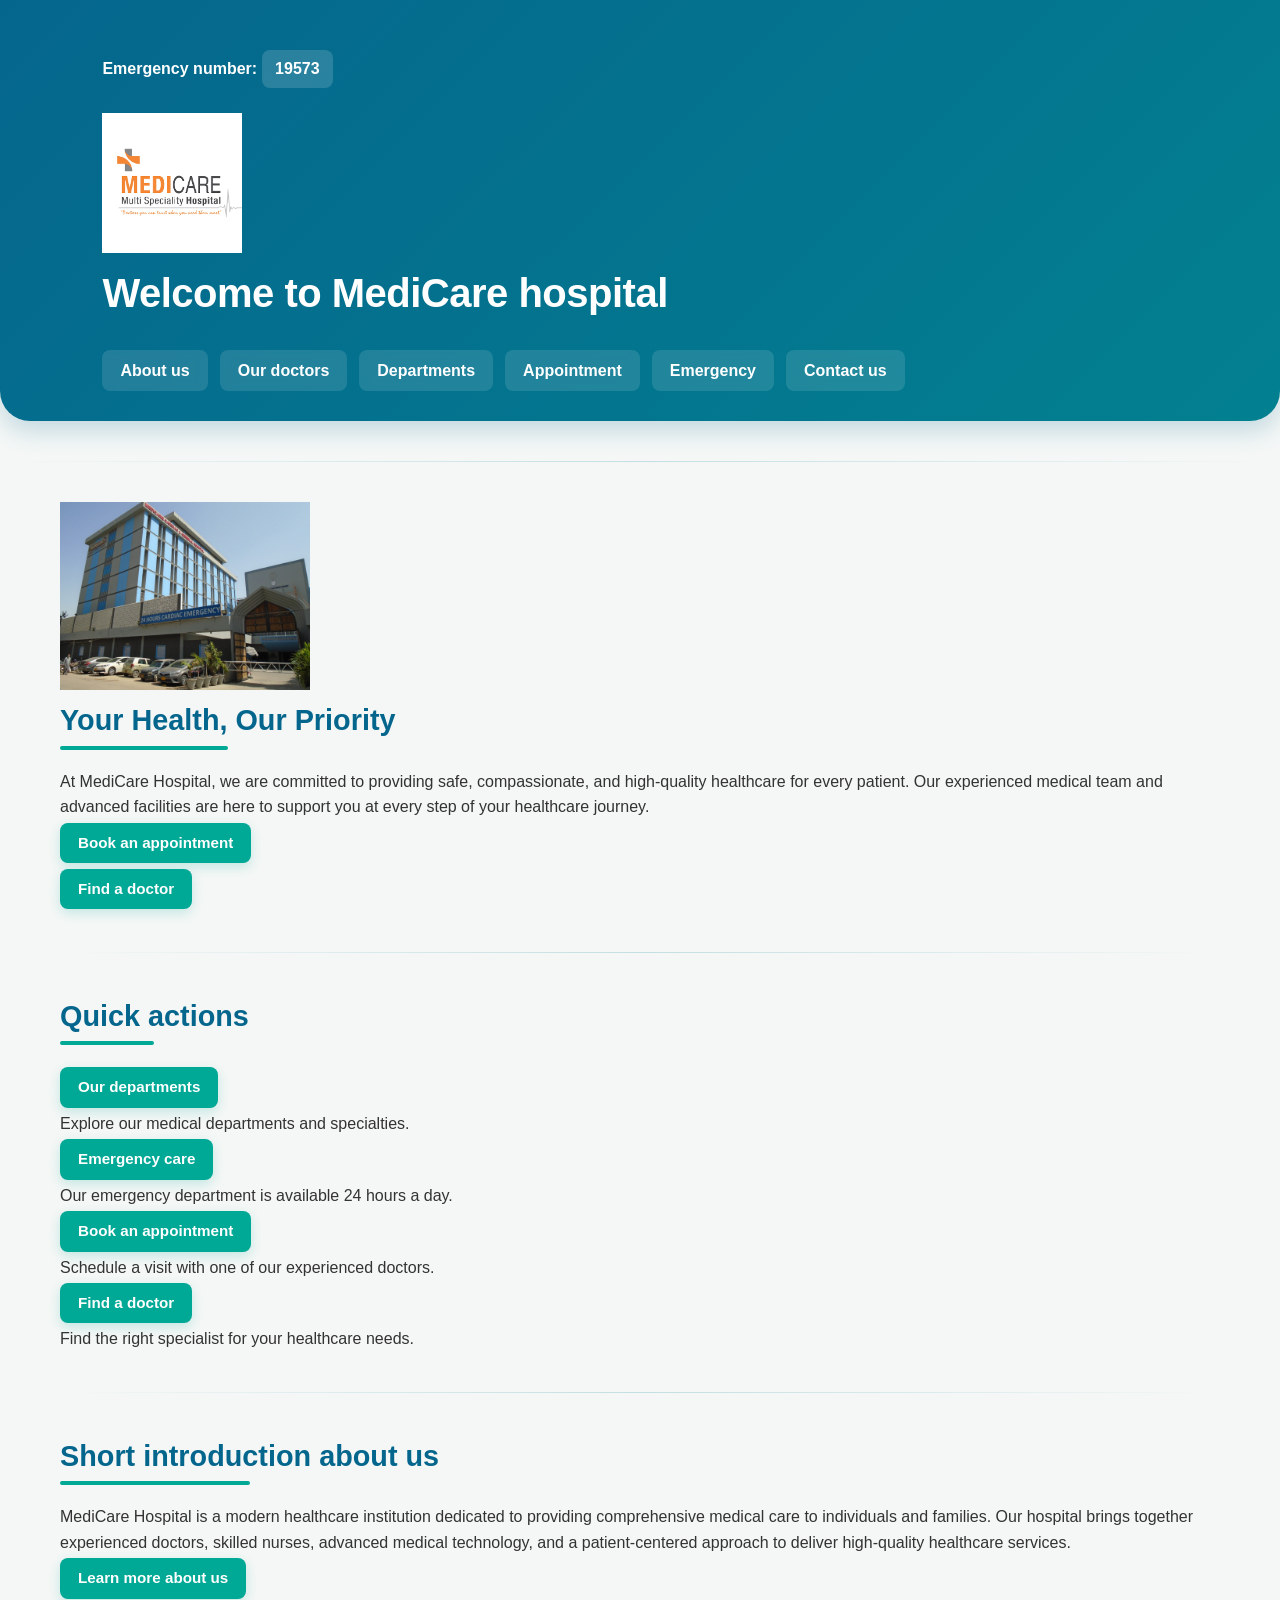
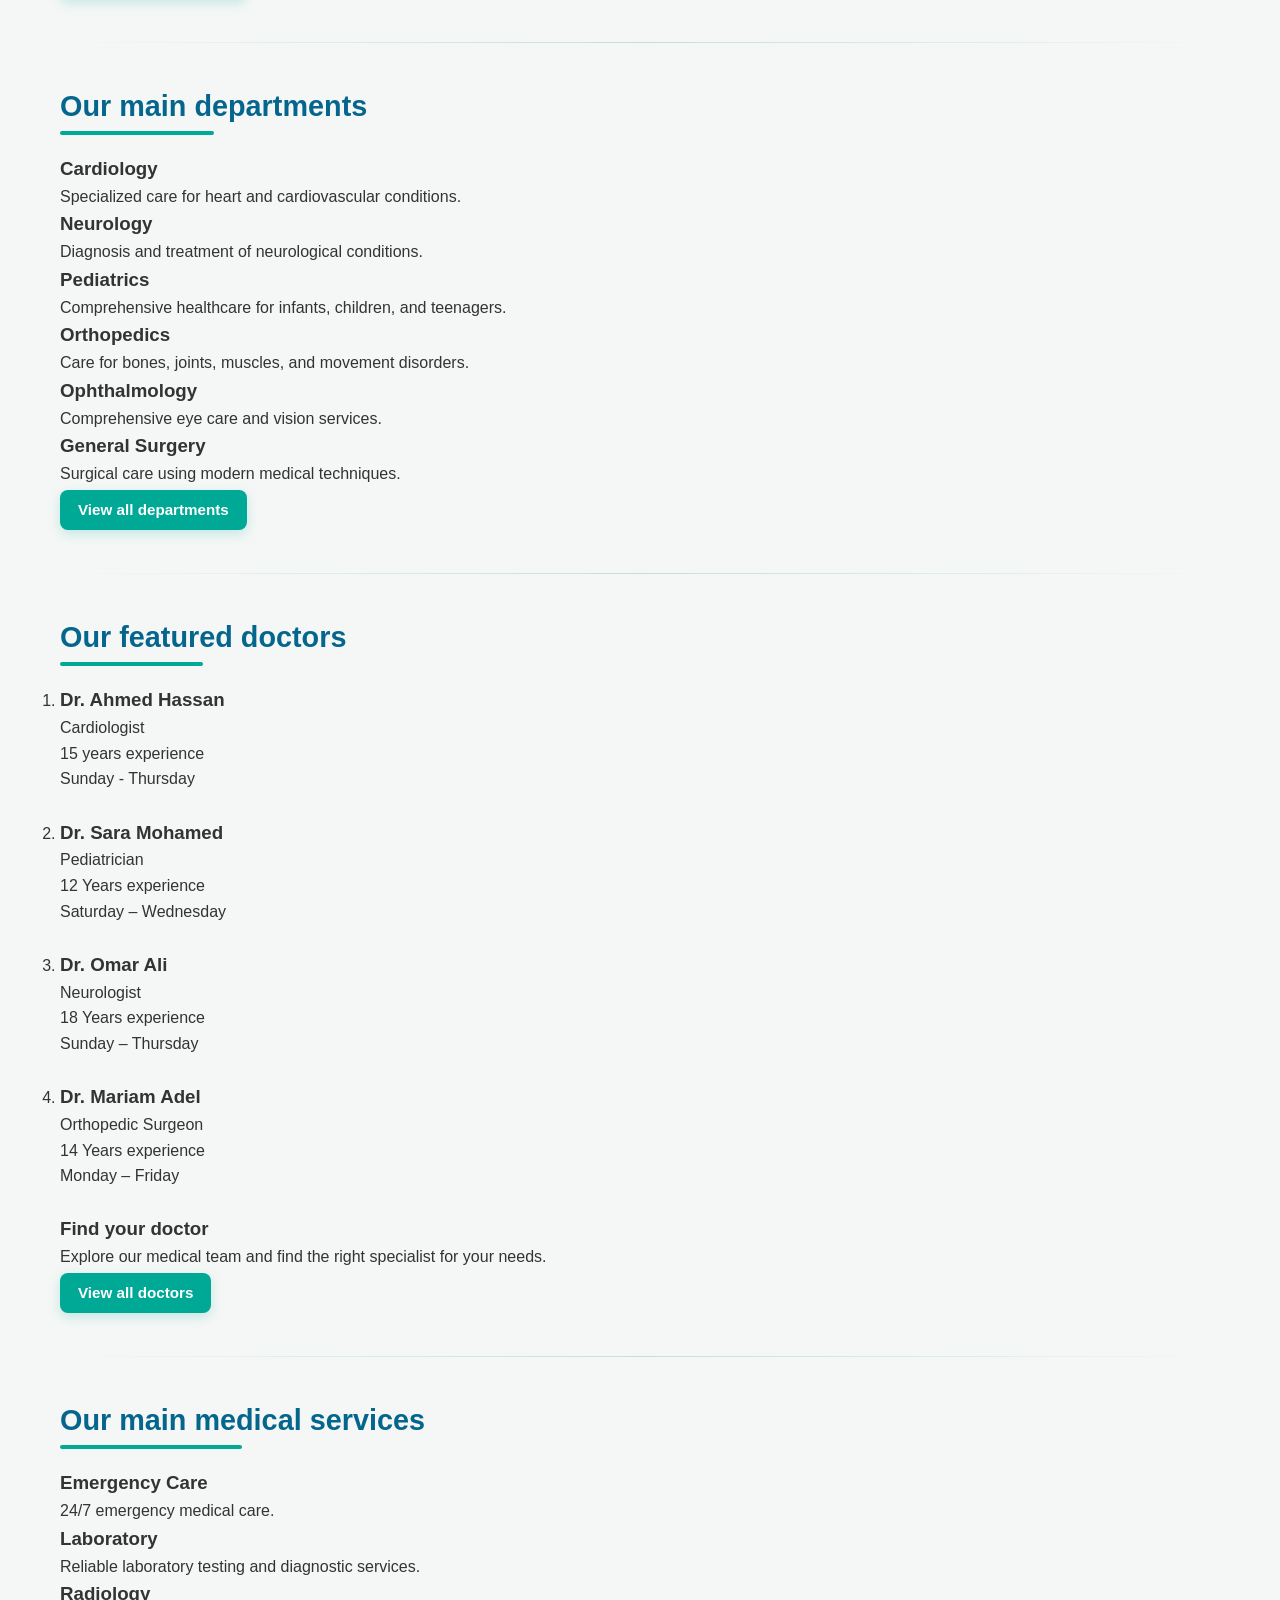
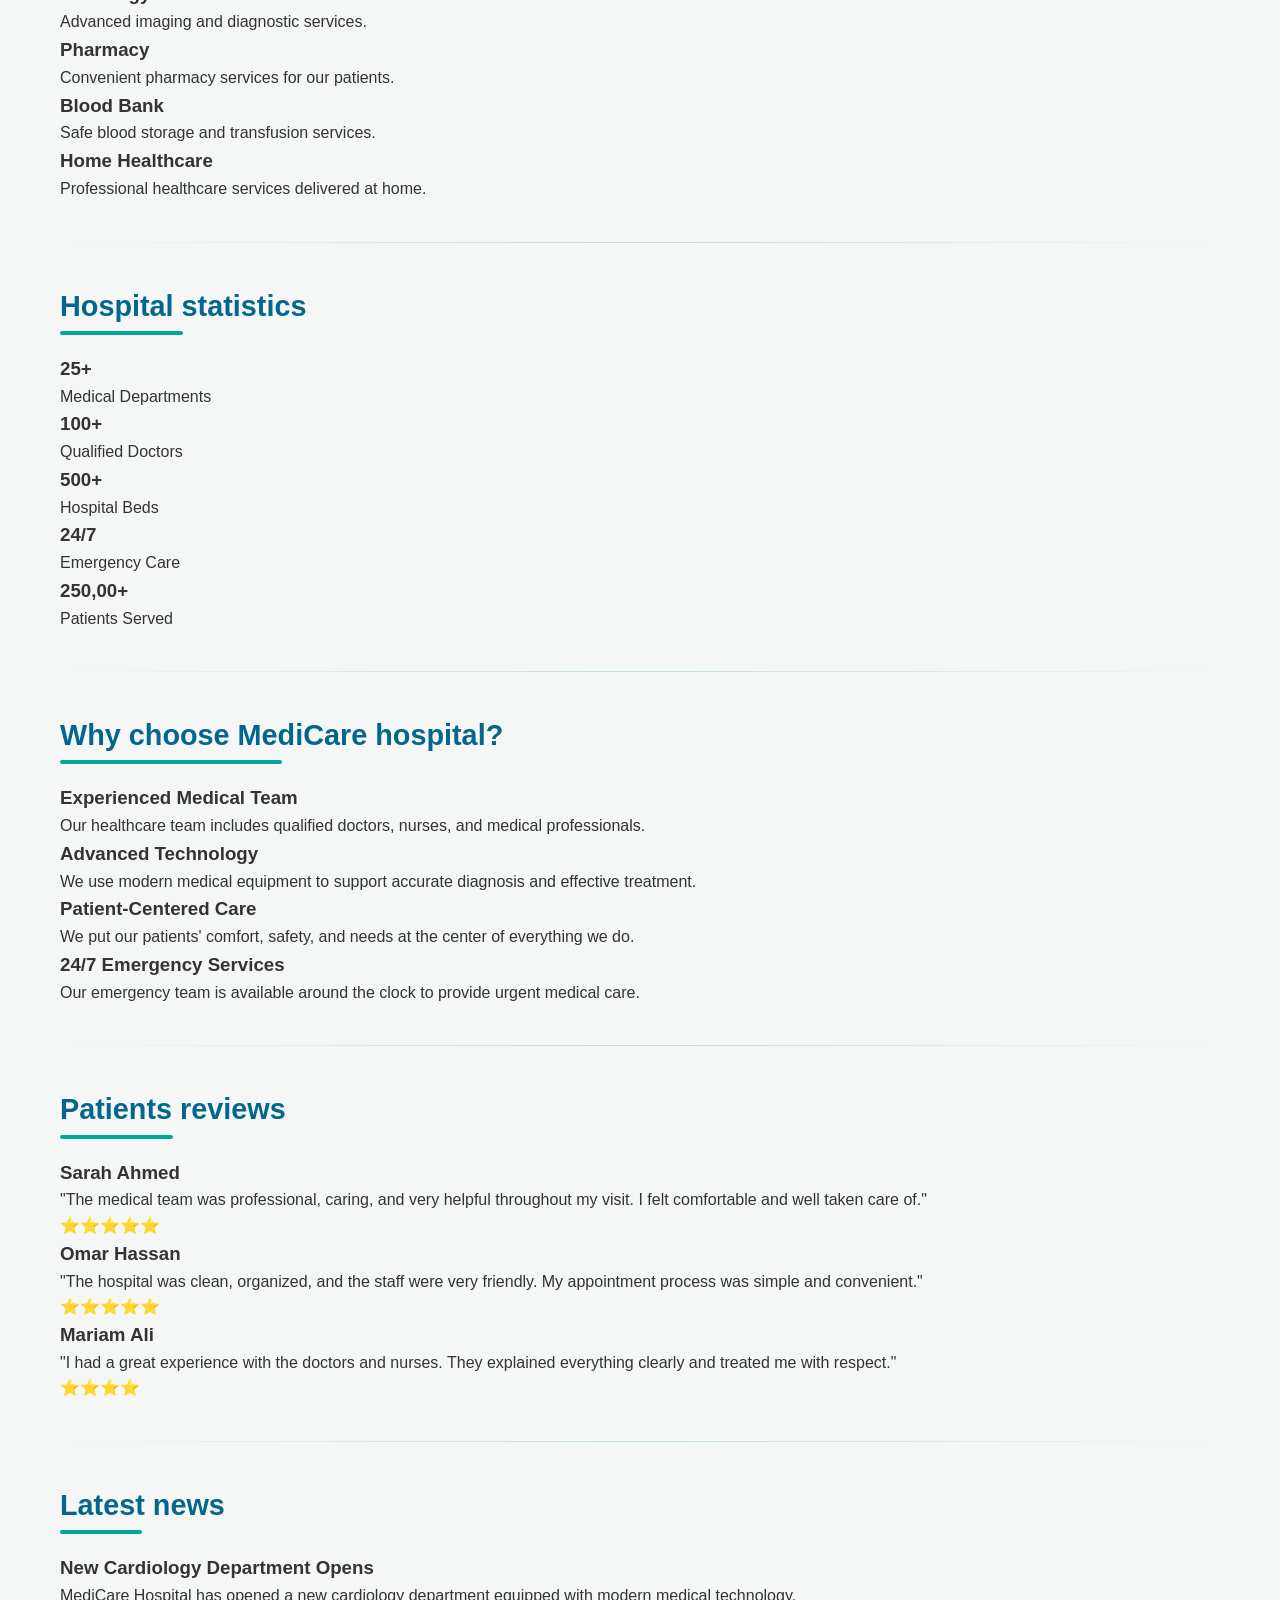
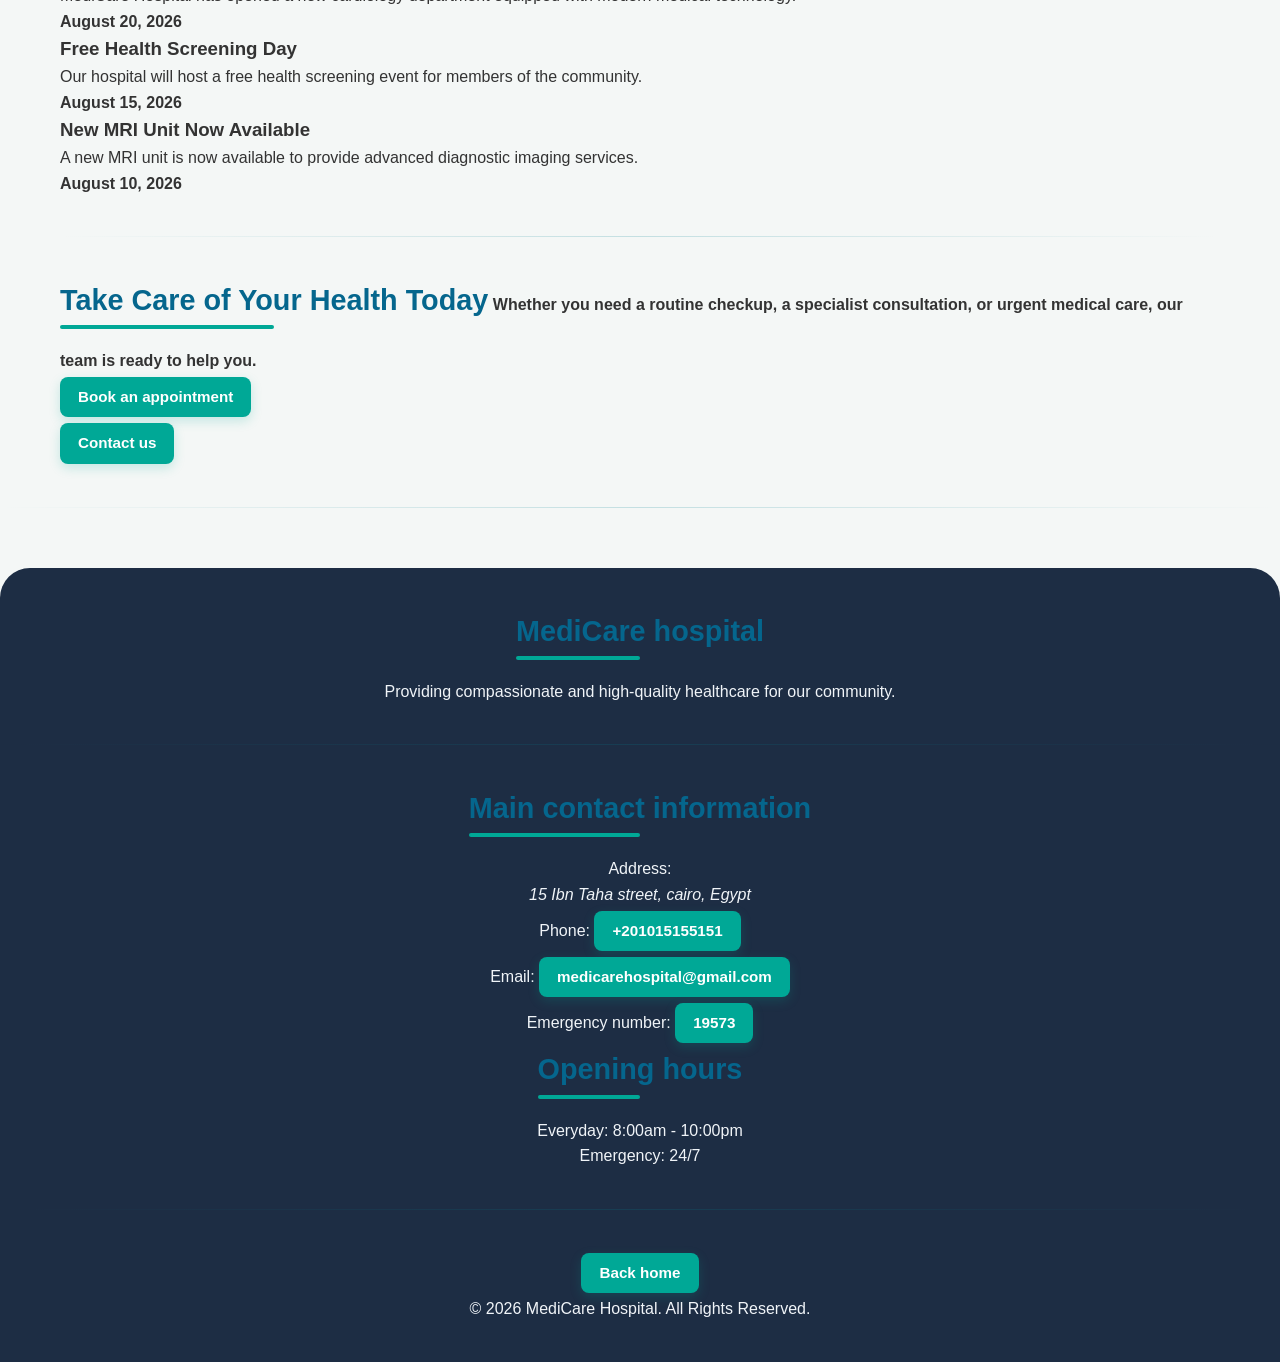
==== commit 3d76e4c6: "Update index.html" ====
--- a/index.html
+++ b/index.html
@@ -20,9 +20,6 @@
         <nav>
             <ul>
                 <li>
-                    <a href="/">Home</a>
-                </li>
-                <li>
                     <a href="about.html">About us</a>
                 </li>
                 <li>
@@ -491,4 +488,4 @@
             </section>
         </footer>
     </body>
- </html>+ </html>
